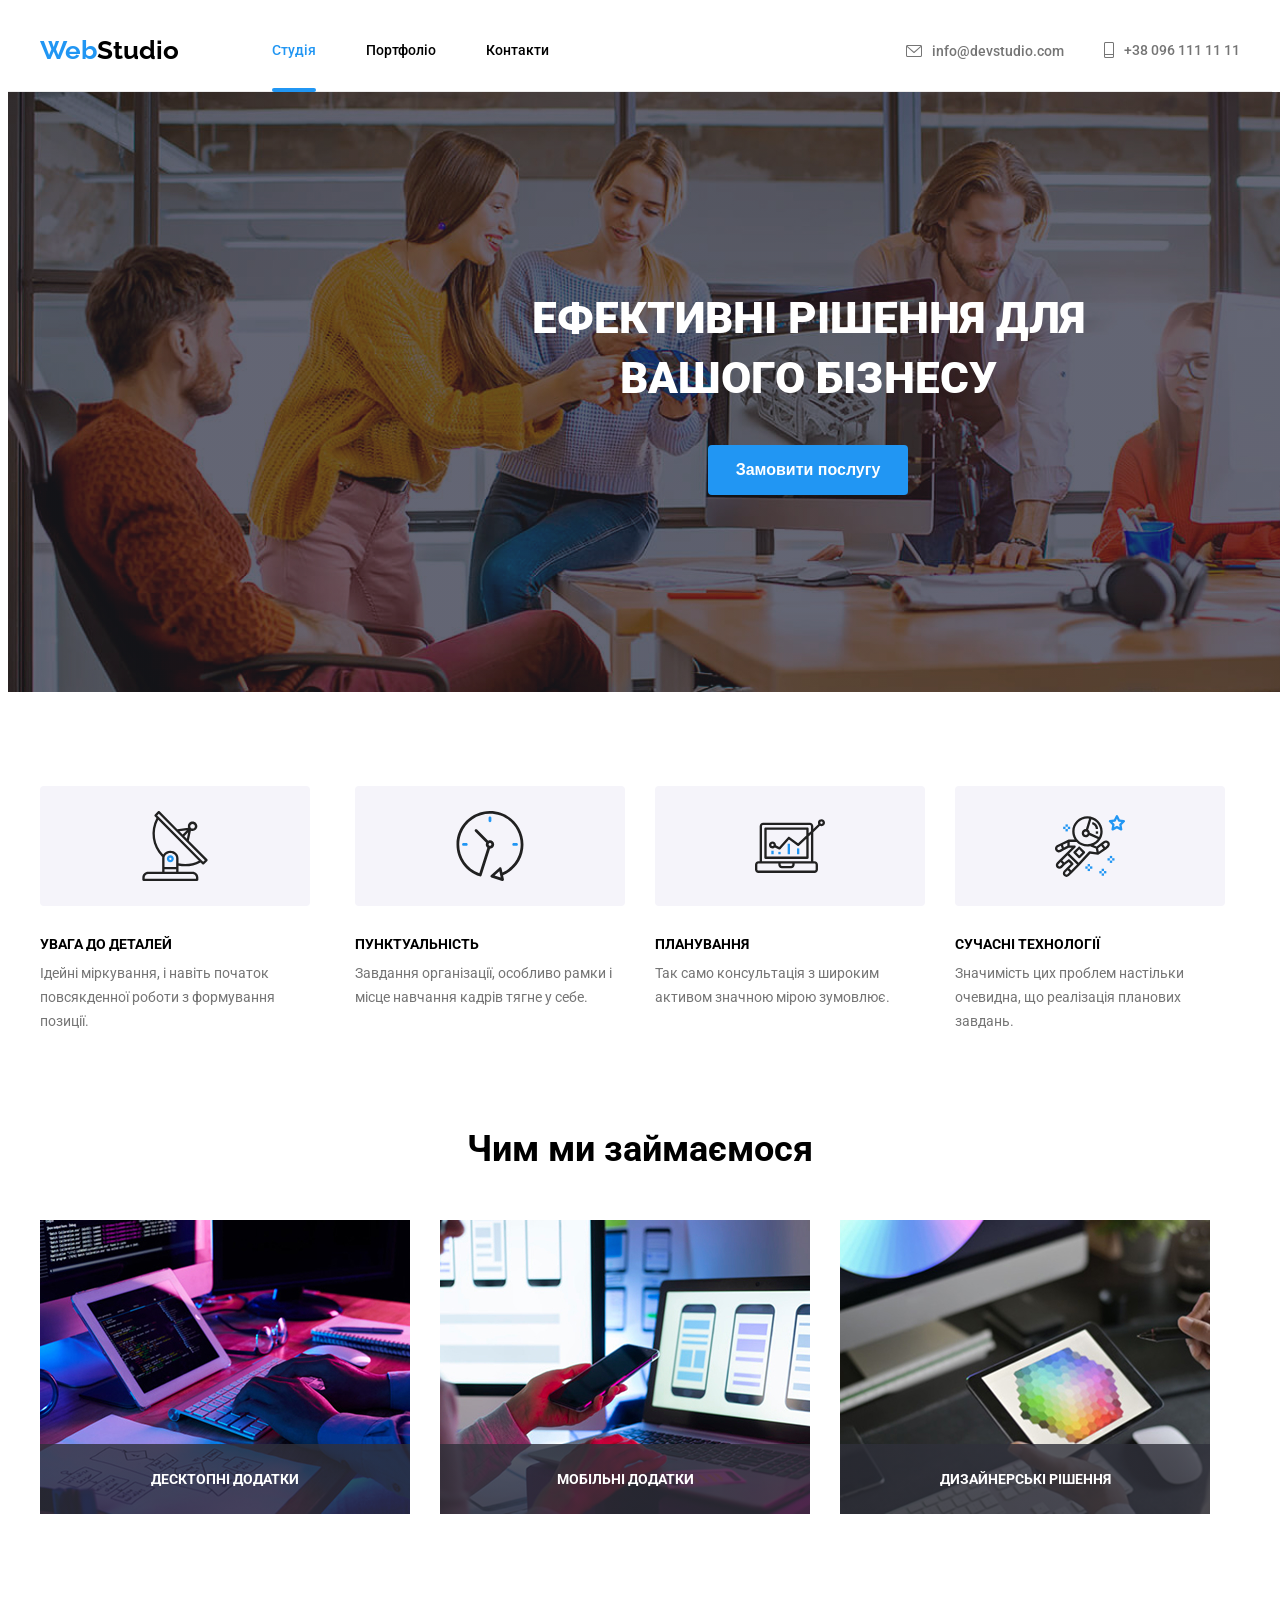
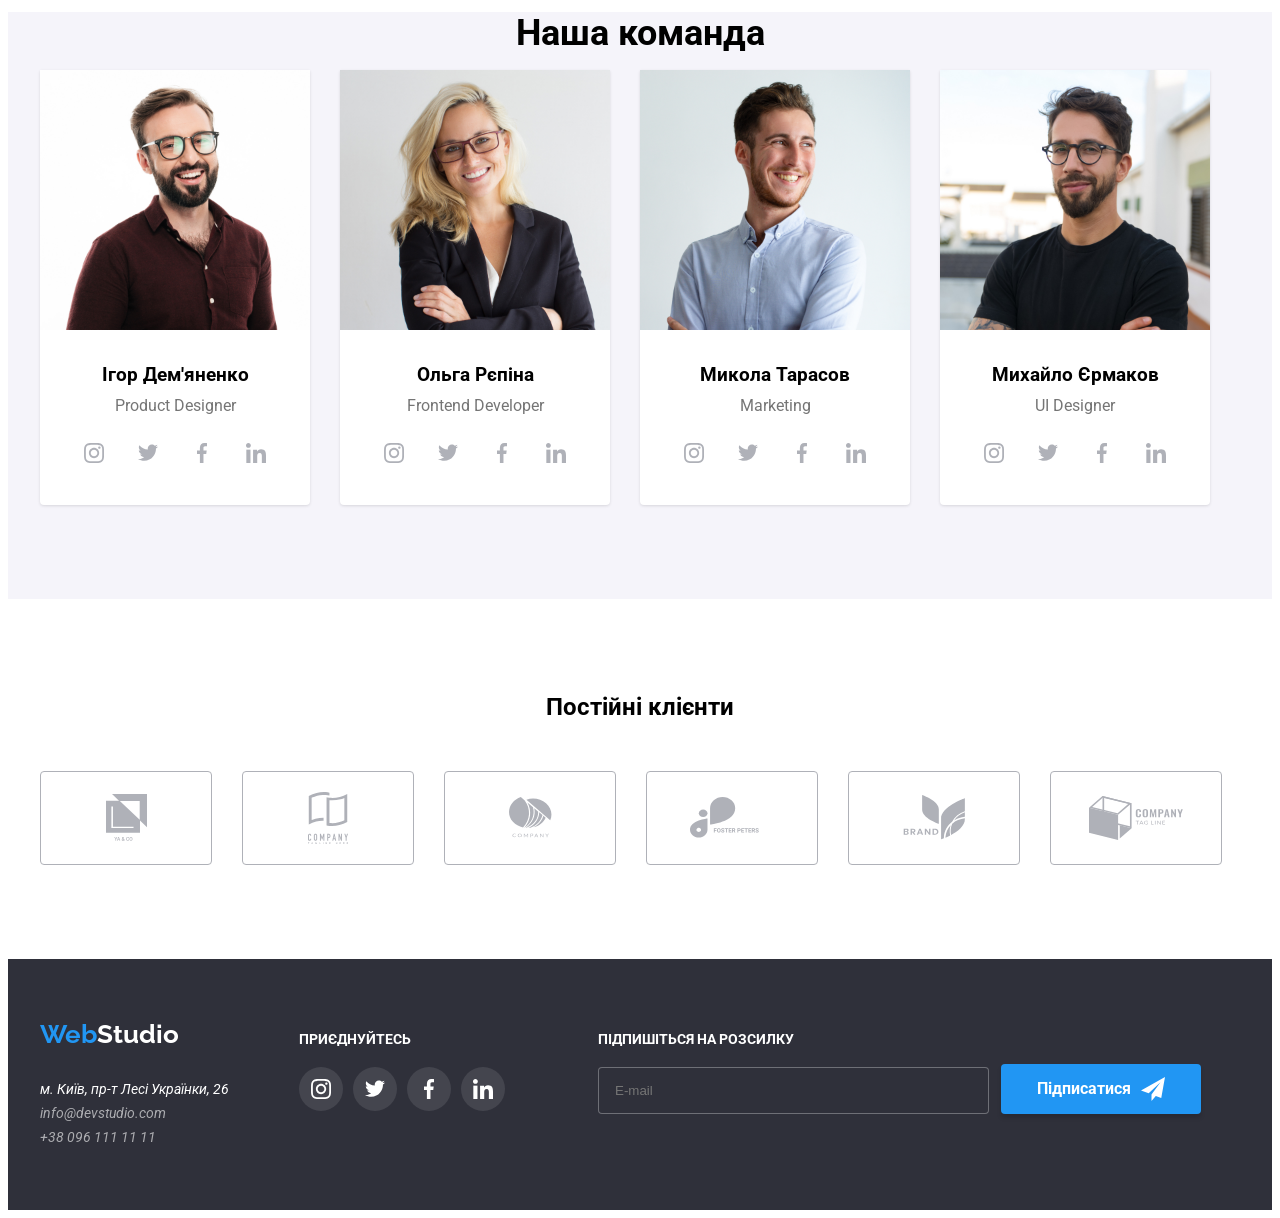
==== index.html @ 8aaccd31 "Finish HW" ====
<!doctype html>
<html lang="uk">

<head>
  <meta charset="UTF-8" />
  <meta name="viewport" content="width=device-width, initial-scale=1.0" />
  <title>Studio</title>

  <link rel="preconnect" href="https://fonts.googleapis.com" />
  <link rel="preconnect" href="https://fonts.gstatic.com" crossorigin />
  <link
    href="https://fonts.googleapis.com/css2?family=Raleway:ital,wght@0,700;1,700&family=Roboto:ital,wght@0,100..900;1,100..900&display=swap"
    rel="stylesheet" />
  <link rel="stylesheet" href="./css/styles.css" />
</head>

<body>
  <header>
    <div class="container">
      <nav class="main-nav">
        <a href="/" class="logo">Web<span class="dark">Studio</span></a>
        <ul class="site-nav">
          <li><a href="" class="link current">Студія</a></li>
          <li><a href="./portfolio.html" class="link">Портфоліо</a></li>
          <li><a href="" class="link">Контакти</a></li>
        </ul>
        <ul class="contact-nav">
          <li>
            <a href="mailto:info@devstudio.com" class="contact-link">
              <svg width="16" height="12" class="nav-mail">
                <use href="./images/icons.svg#mail"></use>
              </svg>info@devstudio.com</a>
          </li>
          <li>
            <a href="tel:+380961111111" class="contact-link"><svg width="10" height="16">
                <use href="./images/icons.svg#phone"></use>
              </svg>+38 096 111 11 11</a>
          </li>
        </ul>
      </nav>
    </div>
  </header>
  <main>
    <article class="hero">
      <div class="hero-title-button">
        <h1 class="hero-title">Ефективні рішення для вашого бізнесу</h1>
        <button type="button" class="hero-button" data-modal-open>Замовити послугу</button>
      </div>
    </article>
    <section class="advantages">
      <div class="container">
        <h2 class="advantages-title">Переваги компанії</h2>
        <ul class="advantages-list">
          <li>
            <div class="advantages-img">
              <svg width="70" height="70">
                <use href="./images/icons.svg#antenna"></use>
              </svg>
            </div>
            <h3>УВАГА ДО ДЕТАЛЕЙ</h3>
            <p>
              Ідейні міркування, і навіть початок повсякденної роботи з
              формування позиції.
            </p>
          </li>
          <li>
            <div class="advantages-img">
              <svg width="70" height="70">
                <use href="./images/icons.svg#clock"></use>
              </svg>
            </div>
            <h3>ПУНКТУАЛЬНІСТЬ</h3>
            <p>
              Завдання організації, особливо рамки і місце навчання кадрів
              тягне у себе.
            </p>
          </li>
          <li>
            <div class="advantages-img">
              <svg width="70" height="70">
                <use href="./images/icons.svg#laptop"></use>
              </svg>
            </div>
            <h3>ПЛАНУВАННЯ</h3>
            <p>
              Так само консультація з широким активом значною мірою зумовлює.
            </p>
          </li>
          <li>
            <div class="advantages-img">
              <svg width="70" height="70">
                <use href="./images/icons.svg#astronaut"></use>
              </svg>
            </div>
            <h3>СУЧАСНІ ТЕХНОЛОГІЇ</h3>
            <p>
              Значимість цих проблем настільки очевидна, що реалізація
              планових завдань.
            </p>
          </li>
        </ul>
      </div>
    </section>
    <section class="occupation">
      <div class="container">
        <h2 class="occupation-title">Чим ми займаємося</h2>
        <ul class="occupation-list">
          <li>
            <img src="./images/photo1.webp" alt="Написання коду" width="370" height="294" />
            <div class="occupation-overlay">
              <p>Десктопні додатки</p>
            </div>
          </li>
          <li>
            <img src="./images/photo2.webp" alt="Розробка технологій" width="370" height="294" />
            <div class="occupation-overlay">
              <p>Мобільні додатки</p>
            </div>
          </li>
          <li>
            <img src="./images/photo3.webp" alt="Розробка дизайну" width="370" height="294" />
            <div class="occupation-overlay">
              <p>Дизайнерські рішення</p>
            </div>
          </li>
        </ul>
      </div>
    </section>
    <section class="team">
      <div class="container">
        <h2 class="team-title">Наша команда</h2>
        <ul class="team-list">
          <li>
            <img src="./images/people1.webp" alt="Дизайнер продукта" width="270" height="260" />
            <h3>Ігор Дем'яненко</h3>
            <p>Product Designer</p>
            <ul class="icons-list">
              <li>
                <a href="https://www.instagram.com" class="problem-link"><svg width="20" height="20">
                    <use href="./images/icons.svg#instagram"></use>
                  </svg></a>
              </li>
              <li>
                <a href="https://x.com/home" class="normal-link"><svg width="20" height="20">
                    <use href="./images/icons.svg#twitter"></use>
                  </svg></a>
              </li>
              <li>
                <a href="https://www.facebook.com/" class="normal-link"><svg width="20" height="20">
                    <use href="./images/icons.svg#facebook"></use>
                  </svg></a>
              </li>
              <li>
                <a href="https://ua.linkedin.com/" class="problem-link"><svg width="20" height="20">
                    <use href="./images/icons.svg#linkedin"></use>
                  </svg></a>
              </li>
            </ul>
          </li>
          <li>
            <img src="./images/people2.webp" alt="Фронтенд розробник" width="270" height="260" />
            <h3>Ольга Рєпіна</h3>
            <p>Frontend Developer</p>
            <ul class="icons-list">
              <li>
                <a href="https://www.instagram.com" class="problem-link"><svg width="20" height="20">
                    <use href="./images/icons.svg#instagram"></use>
                  </svg></a>
              </li>
              <li>
                <a href="https://x.com/home" class="normal-link"><svg width="20" height="20">
                    <use href="./images/icons.svg#twitter"></use>
                  </svg></a>
              </li>
              <li>
                <a href="https://www.facebook.com/" class="normal-link"><svg width="20" height="20">
                    <use href="./images/icons.svg#facebook"></use>
                  </svg></a>
              </li>
              <li>
                <a href="https://ua.linkedin.com/" class="problem-link"><svg width="20" height="20">
                    <use href="./images/icons.svg#linkedin"></use>
                  </svg></a>
              </li>
            </ul>
          </li>
          <li>
            <img src="./images/people3.webp" alt="Відповідальний за маркетинг" width="270" height="260" />
            <h3>Микола Тарасов</h3>
            <p>Marketing</p>
            <ul class="icons-list">
              <li>
                <a href="https://www.instagram.com" class="problem-link"><svg width="20" height="20">
                    <use href="./images/icons.svg#instagram"></use>
                  </svg></a>
              </li>
              <li>
                <a href="https://x.com/home" class="normal-link"><svg width="20" height="20">
                    <use href="./images/icons.svg#twitter"></use>
                  </svg></a>
              </li>
              <li>
                <a href="https://www.facebook.com/" class="normal-link"><svg width="20" height="20">
                    <use href="./images/icons.svg#facebook"></use>
                  </svg></a>
              </li>
              <li>
                <a href="https://ua.linkedin.com/" class="problem-link"><svg width="20" height="20">
                    <use href="./images/icons.svg#linkedin"></use>
                  </svg></a>
              </li>
            </ul>
          </li>
          <li>
            <img src="./images/people4.webp" alt="Дизайнер інтерфейсу" width="270" height="260" />
            <h3>Михайло Єрмаков</h3>
            <p>UI Designer</p>
            <ul class="icons-list">
              <li>
                <a href="https://www.instagram.com" class="problem-link"><svg width="20" height="20">
                    <use href="./images/icons.svg#instagram"></use>
                  </svg></a>
              </li>
              <li>
                <a href="https://x.com/home" class="normal-link"><svg width="20" height="20">
                    <use href="./images/icons.svg#twitter"></use>
                  </svg></a>
              </li>
              <li>
                <a href="https://www.facebook.com/" class="normal-link"><svg width="20" height="20">
                    <use href="./images/icons.svg#facebook"></use>
                  </svg></a>
              </li>
              <li>
                <a href="https://ua.linkedin.com/" class="problem-link"><svg width="20" height="20">
                    <use href="./images/icons.svg#linkedin"></use>
                  </svg></a>
              </li>
            </ul>
          </li>
        </ul>
      </div>
    </section>
    <section class="clients">
      <div class="container">
        <h2 class="clients-title">Постійні клієнти</h2>
        <ul class="clients-list">
          <li><a href="">
              <div class="brands"><svg width="41" height="47">
                  <use href="../images/icons.svg#brand1"></use>
                </svg></div>
            </a></li>
          <li><a href="">
              <div class="brands"><svg width="40" height="52">
                  <use href="../images/icons.svg#brand2"></use>
                </svg></div>
            </a></li>
          <li><a href="">
              <div class="brands"><svg width="43" height="41">
                  <use href="../images/icons.svg#brand3"></use>
                </svg></div>
            </a></li>
          <li><a href="">
              <div class="brands"><svg width="85" height="41">
                  <use href="../images/icons.svg#brand4"></use>
                </svg></div>
            </a></li>
          <li><a href="">
              <div class="brands"><svg width="63" height="45">
                  <use href="../images/icons.svg#brand5"></use>
                </svg></div>
            </a></li>
          <li><a href="">
              <div class="brands"><svg width="94" height="44">
                  <use href="../images/icons.svg#brand6"></use>
                </svg></div>
            </a></li>
        </ul>
      </div>
    </section>
  </main>
  <footer>
    <div class="container background">
      <div class="logo-adress">
        <a href="/" class="logo">Web<span class="white">Studio</span></a>
        <address class="adress">


          <a class="adress-link" target="_blank"
            href="https://www.google.com/maps/place/%D0%B1%D1%83%D0%BB%D1%8C%D0%B2%D0%B0%D1%80+%D0%9B%D0%B5%D1%81%D1%96+%D0%A3%D0%BA%D1%80%D0%B0%D1%97%D0%BD%D0%BA%D0%B8,+26,+%D0%9A%D0%B8%D1%97%D0%B2,+01133/@50.4265251,30.5370279,676m/data=!3m2!1e3!4b1!4m10!1m2!2m1!1z0LwuINCa0LjRl9CyLCDQv9GALdGCINCb0LXRgdGWINCj0LrRgNCw0ZfQvdC60LgsIDI2!3m6!1s0x40d4cf0dffa0484f:0x32babb947195e09!8m2!3d50.4265217!4d30.5396028!15sCjPQvC4g0JrQuNGX0LIsINC_0YAt0YIg0JvQtdGB0ZYg0KPQutGA0LDRl9C90LrQuCwgMjaSAQpzdWJwcmVtaXNl4AEA!16s%2Fg%2F11qg5hynv9?entry=ttu&g_ep=EgoyMDI2MDkwMi4wIKXMDSoASAFQAw%3D%3D">м.
            Київ, пр-т Лесі Українки, 26 <br /></a>
          <a class="adress-link" href="mailto:info@devstudio.com">info@devstudio.com <br /></a>
          <a class="adress-link" href="tel:+380961111111">+38 096 111 11 11 <br /></a>
        </address>
      </div>
      <section class="footer-section">
        <h3 class="footer-title">Приєднуйтесь</h3>
        <ul class="footer-icons">
          <li>
            <a href="https://www.instagram.com" class="problem-link"><svg width="20" height="20">
                <use href="./images/icons.svg#instagram"></use>
              </svg></a>
          </li>
          <li>
            <a href="https://x.com/home" class="normal-link"><svg width="20" height="20">
                <use href="./images/icons.svg#twitter"></use>
              </svg></a>
          </li>
          <li>
            <a href="https://www.facebook.com/" class="normal-link"><svg width="20" height="20">
                <use href="./images/icons.svg#facebook"></use>
              </svg></a>
          </li>
          <li>
            <a href="https://ua.linkedin.com/" class="problem-link"><svg width="20" height="20">
                <use href="./images/icons.svg#linkedin"></use>
              </svg></a>
          </li>
        </ul>
      </section>
      <section class="call">
        <label class="call-title">
          Підпишіться на розсилку
          <input class="call-form" type="email" name="mail" placeholder="E-mail">
        </label>
        <div class="link-container">
          <a href="" class="footer-link">
            Підписатися <svg width="24" height="24" class="footer-icon">
              <use href="../images/icons.svg#send"></use>
            </svg></a>
        </div>
      </section>

    </div>
  </footer>

  <div class="backdrop is-hidden" data-modal>
    <div class="modal">
      <button type="button" class="close-btn" data-modal-close>&#10006;</button>



      <h3 class="modal-title">Залиште свої дані, ми вам передзвонимо</h3>
      <form action="" class="form">
        <label class="form-label">
          Ім'я
          <input type="text" name="name" class="form-input">
          <svg width="18" height="18" class="form-icon">
            <use href="../images/icons.svg#person"></use>
          </svg>
        </label>

        <label class="form-label">
          Телефон
          <input type="tel" name="tel" class="form-input">
          <svg width="18" height="18" class="form-icon">
            <use href="../images/icons.svg#call"></use>
          </svg>
        </label>

        <label class="form-label">
          <span>Пошта</span>
          <input type="email" name="mail" class="form-input">
          <svg width="18" height="18" class="form-icon">
            <use href="../images/icons.svg#post"></use>
          </svg>
        </label>
        <label class="form-label" class="form-input">
          Коментар
          <textarea name="comment" class="form-comment" placeholder="Введіть текст"></textarea>
        </label>

        <div class="accept-container">
          <label class="checkbox-label">
            <input type="checkbox" name="accept" class="checkbox">
            <svg width="16" height="15" class="checkbox-icon">
              <use href="../images/icons.svg#check"></use>
            </svg>
          </label>
          <p class="accept-text">Погоджуюся з розсилкою та приймаю <span><a href="">Умови договору</a></span></p>
        </div>

        <div class="link-button">
          <button type="submit" class="modal-link">Відправити</button>
        </div>
      </form>
    </div>
  </div>

  <script src="./js/modal.js"></script>

</body>

</html>
---- css/styles.css ----
:root {
  --primary-color: #ffffff;
  --secondary-color: #2f303a;
  --button-color: #2196f3;
  --primary-text-color: #212121;
  --secondary-text-color: #757575;
  --portfolio-card-color: #eeeeee;
}

body {
  background-color: var(--primary-color);
  font-family: "Roboto", sans-serif;
}

ul {
  list-style: none;
}

header {
  background-color: var(--primary-color);

  border-bottom: 1px solid #ececec;
}

.logo {
  font-family: "Raleway", sans-serif;
  font-weight: 700;
  text-decoration: none;
  color: var(--button-color);
  font-size: 26px;
  letter-spacing: 3%;
  margin-top: 25px;
  margin-bottom: 25px;
}

.white {
  color: #ffffff;
}

.dark {
  color: #000000;
}

.container {
  width: 1200px;
  margin-top: 0;
  margin-bottom: 0;
  margin-right: auto;
  margin-left: auto;
}

.main-nav {
  display: flex;
  align-items: center;
}

.site-nav {
  display: flex;
  margin-top: 32px;
  margin-bottom: 32px;
  padding: 0;
  margin-left: 93px;
}

.site-nav li {
  margin-right: 50px;
}

.site-nav li:last-child {
  margin-right: 0;
}

.site-nav .link {
  position: relative;
  color: var(--text-color);
  font-weight: 500;
  font-size: 14px;
  letter-spacing: 2%;
  padding-bottom: 32px;
  padding-top: 32px;
  text-decoration: none;
}

.link.current {
  color: var(--button-color);
}

.link.current::after {
  content: "";
  position: absolute;
  width: 100%;
  height: 4px;
  background-color: var(--button-color);
  left: 0;
  bottom: -2px;
  border-radius: 2px;
}

.contact-nav {
  display: flex;
  margin-top: 32px;
  margin-bottom: 32px;
  padding: 0;
  /* margin-left: 354px; */
  margin-left: auto;
}

.contact-nav li {
  margin-right: 40px;
  height: 16px;
}

.contact-nav li:last-child {
  margin-right: 0;
}

.contact-nav .contact-link {
  color: var(--secondary-text-color);
  font-weight: 500;
  font-size: 14px;
  letter-spacing: 2%;
  gap: 10px;
  display: inline-flex;
  align-items: center;
  height: 16px;
  text-decoration: none;
}

.main-nav a {
  transition: color 250ms cubic-bezier(0.4, 0, 0.2, 1);
}

.main-nav a:hover,
.main-nav a:focus {
  color: var(--button-color);
}

.hero {
  background-image:
    linear-gradient(#2F303A66, #2F303A66), url(../images/heroimg.jpg);
  background-repeat: no-repeat;
  background-position: center;
  margin-top: 0;
  margin-bottom: 0;
  margin-right: auto;
  margin-left: auto;
  width: 1600px;
  display: flex;
  align-items: center;
  justify-content: center;
  height: 600px;
  /* background-color: var(--secondary-color); */
  background-color: #fff;
}

.hero-title-button {
  text-align: center;
}

.hero-title {
  text-transform: uppercase;
  width: 696px;
  margin-top: 0;
  margin-bottom: 30;
  color: var(--primary-color);
  font-weight: 900;
  text-align: center;
  font-size: 44px;
  line-height: 1.36;
  letter-spacing: 6%;
}

.hero-button {
  width: 200px;
  height: 50px;
  margin: auto;
  display: flex;
  background-color: var(--button-color);
  color: var(--primary-color);
  font-weight: 700;
  font-size: 16px;
  line-height: 1.87;
  letter-spacing: 6%;
  text-align: center;
  cursor: pointer;
  align-items: center;
  justify-content: center;
  border-radius: 4px;
  border: 0;
}

.advantages {
  margin-top: 94px;
  background-color: var(--primary-color);
}

.advantages-title {
  position: absolute;
  width: 1px;
  height: 1px;
  margin: -1px;
  border: 0;
  padding: 0;
  clip: rect(0 0 0 0);
  overflow: hidden;
}

.advantages-img {
  display: flex;
  justify-content: center;
  align-items: center;
  width: 270px;
  height: 120px;
  background-color: #f5f4fa;
  margin-bottom: 30px;
  border-radius: 4px;
}

.advantages-list {
  padding-left: 0;
  display: flex;
}

.advantages-list li {
  margin-right: 30px;
}

.advantages-list li:last-child {
  margin-right: 0;
}

.advantages-list h3 {
  color: var(--text-color);
  font-weight: 700;
  font-size: 14px;
  letter-spacing: 3%;
  margin-top: 0;
  margin-bottom: 10px;
}

.advantages-list p {
  color: var(--secondary-text-color);
  font-weight: 400;
  font-size: 14px;
  line-height: 1.71;
  letter-spacing: 3%;
  margin-top: 0;
  margin-bottom: 0;
}

.occupation {
  margin-top: 94px;
  background-color: var(--primary-color);
}

.occupation-list {
  padding-left: 0;
}

.occupation-list li {
  position: relative;
  margin-right: 30px;
}

.occupation-list li:last-child {
  margin-right: 0;
}

.occupation ul {
  display: flex;
}

.occupation-overlay {
  position: absolute;
  width: 100%;
  height: 70px;
  background-image: linear-gradient(#2F303ACC, #2F303ACC);
  bottom: 4px;
}

.occupation-overlay P {
  display: flex;
  height: 100%;
  justify-content: center;
  align-items: center;
  margin-top: 0;
  margin-bottom: 0;
  font-weight: 700;
  font-size: 14px;
  letter-spacing: 3%;
  text-align: center;
  text-transform: uppercase;
  color: var(--primary-color);
}

.occupation-title {
  margin-top: 0;
  margin-bottom: 50px;
  font-weight: 700;
  font-size: 36px;
  letter-spacing: 3%;
  text-align: center;
}

.team-title {
  margin-top: 0;
  margin-bottom: 0;
  font-weight: 700;
  font-size: 36px;
  letter-spacing: 3%;
  text-align: center;
}

.team {
  margin-top: 94px;
  background-color: #f5f4fa;
}

.team-list {
  padding-left: 0;
  display: flex;
  margin-bottom: 0;
  padding-bottom: 94px;
}

.icons-list {
  display: flex;
  padding: 0;
}

.icons-list li {
  width: 44px;
  height: 44px;
  margin-right: 10px;
  margin-bottom: 30px;
  fill: #AFB1B8;
}

.icons-list svg {
  padding: 12px;
}

.icons-list .problem-link {
  transition: fill 250ms cubic-bezier(0.4, 0, 0.2, 1), background-color 250ms cubic-bezier(0.4, 0, 0.2, 1);
  display: flex;
  fill: #AFB1B8;
  border-radius: 100%;
}

.icons-list .problem-link:hover,
.icons-list .problem-link:focus {
  fill: var(--primary-color);
  background-color: var(--button-color);
}

.icons-list .normal-link {
  transition: color 250ms cubic-bezier(0.4, 0, 0.2, 1), background-color 250ms cubic-bezier(0.4, 0, 0.2, 1);
  display: flex;
  color: #AFB1B8;
  border-radius: 100%;
}

.icons-list .normal-link:hover,
.icons-list .normal-link:focus {
  color: var(--primary-color);
  background-color: var(--button-color);
}

.icons-list li:last-child {
  margin-right: 32px;
}

.icons-list li:first-child {
  margin-left: 32px;
}

.team-list h3 {
  text-align: center;
  margin-top: 30px;
  margin-bottom: 10px;
}

.team-list>li {
  margin-right: 30px;
  background-color: var(--primary-color);
  border-bottom-left-radius: 4px;
  border-bottom-right-radius: 4px;
  box-shadow: 0px 2px 1px 0px #00000033;
  box-shadow: 0px 1px 1px 0px #00000024;
  box-shadow: 0px 1px 3px 0px #0000001F;
}

.team-list>li:last-child {
  margin-right: 0;
}

.team-list p {
  text-align: center;
  margin-top: 0;
  margin-bottom: 16px;
}

.team p {
  color: var(--secondary-text-color);
  font-weight: 400;
  font-size: 16px;
  letter-spacing: 3%;
}

footer {
  display: flex;
  background-color: var(--secondary-color);
  margin-top: 94px;
  height: 251px;
}

.adress-link {
  font-weight: 400;
  font-size: 14px;
  line-height: 24px;
  letter-spacing: 3%;
}

.filter-button {
  transition: color 250ms cubic-bezier(0.4, 0, 0.2, 1), background-color 250ms cubic-bezier(0.4, 0, 0.2, 1), box-shadow 250ms cubic-bezier(0.4, 0, 0.2, 1);
  margin-right: 8px;
  background-color: #f5f4fa;
  color: var(--primary-text-color);
  cursor: pointer;
  border-radius: 4px;
  border: 0px;
  padding-top: 6px;
  padding-bottom: 6px;
  padding-left: 22px;
  padding-right: 22px;
}

.filter-button:last-child {
  margin-right: 0;
}

.adress {
  margin-top: 28px;
}

.adress a {
  color: #ffffff99;
  text-decoration: none;
}

.adress a:first-child {
  color: var(--primary-color);
}

.filter-list .filter-button:hover,
.filter-list .filter-button:focus {
  background-color: var(--button-color);
  color: var(--primary-color);
  box-shadow: 0px 2px 2px 0px #0000001F;
  box-shadow: 0px 1px 2px 0px #00000014;
  box-shadow: 0px 3px 1px 0px #0000001A;

}

.our-work {
  margin-bottom: 0;
  margin-top: 50px;
  display: flex;
  padding-left: 0;
  flex-wrap: wrap;
}

.our-work li {
  display: flex;
  margin-right: 30px;
  margin-bottom: 30px;
  width: 370px;
  height: 404px;
}

.border {
  padding-left: 24px;
  padding-bottom: 20px;
  border: 1px solid #eeeeee;
  border-top: 0;
}

.thumb {
  position: relative;
  overflow: hidden;
}

.thumb img {
  display: block;
  width: 100%;
  height: auto;
}

.work-overlay {
  position: absolute;
  top: 0;
  left: 0;
  width: 100%;
  height: 100%;
  background-color: #2196F3E5;
  transform: translateY(100%);
  transition: transform 250ms cubic-bezier(0.4, 0, 0.2, 1);
}

.work-overlay p {
  padding-top: 63px;
  padding-bottom: 63px;
  padding-left: 24px;
  padding-right: 24px;
  color: var(--primary-color);
  font-size: 18px;
  line-height: 1.56;
  letter-spacing: 3%;
}


.work-link:hover,
.work-link:focus {
  box-shadow: 1px 4px 6px 0px rgba(0, 0, 0, 0.16),
    0px 4px 4px 0px rgba(0, 0, 0, 0.06),
    0px 1px 1px 0px rgba(0, 0, 0, 0.12);
}

.work-link:hover .work-overlay,
.work-link:focus .work-overlay {
  transform: translateY(0);
}

.our-work li:nth-child(3n) {
  margin-right: 0;
}

.our-work li:nth-last-child(-n + 3) {
  margin-bottom: 0;
}

.our-work img {
  display: block;
}



.border p {
  margin: 0;
  font-weight: 400;
  font-size: 16px;
  line-height: 1.87;
  letter-spacing: 3%;
  margin-top: 4px;
  color: var(--secondary-text-color);
}

.border h2 {
  padding-top: 20px;
  margin-top: 0;
  margin-bottom: 0;
  font-size: 18px;
  line-height: 2;
  letter-spacing: 6%;
  color: var(--primary-text-color);
}

.filter-title {
  position: absolute;
  width: 1px;
  height: 1px;
  margin: -1px;
  border: 0;
  padding: 0;
  clip: rect(0 0 0 0);
  overflow: hidden;
}

.filter-list {
  display: flex;
  justify-content: center;
  margin-top: 94px;
}



.clients-title {
  display: flex;
  margin-top: 94px;
  margin-bottom: 50px;
  justify-content: center;
  align-items: center;
}

.clients-list {
  display: flex;
  padding: 0;
}

.clients-list li {
  display: flex;
  /* width: 170px;
  height: 92px; */
  /* border: 1px solid #AFB1B8; */
  /* border-radius: 4px; */
  margin-right: 30px;
}

.clients-list li:last-child {
  margin-right: 0;
}

.clients-list a {
  color: #AFB1B8;
  width: 170px;
  height: 92px;
  border: 1px solid #AFB1B8;
  border-radius: 4px;
  transition: color 250ms cubic-bezier(0.4, 0, 0.2, 1), border 250ms cubic-bezier(0.4, 0, 0.2, 1);
}

.clients-list a:hover,
.clients-list a:focus {
  border: 1px solid var(--button-color);
  color: var(--button-color);
}

.brands {
  display: flex;
  justify-content: center;
  align-items: center;
  width: 100%;
  height: 100%;
}

.footer-title {
  display: flex;
  font-size: 14px;
  letter-spacing: 3%;
  text-transform: uppercase;
  margin-top: 0;
  margin-bottom: 20px;
  text-transform: uppercase;
  color: var(--primary-color);
}

.footer-icons {
  display: flex;
  padding: 0;
  margin-top: 0;
  margin-bottom: 0;
}

.footer-icons li {
  width: 44px;
  height: 44px;
  margin-right: 10px;
  margin-bottom: 30px;
  fill: #AFB1B8;
}

.footer-icons svg {
  padding: 12px;
}

.footer-icons .problem-link {
  transition: background-color 250ms cubic-bezier(0.4, 0, 0.2, 1);
  display: flex;
  background-color: #FFFFFF1A;
  border-radius: 100%;
  fill: var(--primary-color);
}

.footer-icons .normal-link {
  transition: background-color 250ms cubic-bezier(0.4, 0, 0.2, 1);
  display: flex;
  background-color: #FFFFFF1A;
  border-radius: 100%;
  color: var(--primary-color);
}


.footer-icons .normal-link:hover,
.footer-icons .normal-link:focus {
  color: var(--primary-color);
  background-color: var(--button-color);
}

.footer-icons .problem-link:hover,
.footer-icons .problem-link:focus {
  fill: var(--primary-color);
  background-color: var(--button-color);
}

.footer-icons li:last-child {
  margin-right: 0;
}


.background {
  display: flex;
  align-items: center;
}

.logo-adress {
  margin-right: 70px;
}


.footer-section {
  align-items: center;
  margin-top: 72px;
  margin-bottom: auto;
}

.backdrop {
  position: fixed;
  top: 0;
  left: 0;
  width: 100%;
  height: 100%;
  background-color: #00000033;
  z-index: 999;
  opacity: 1;
  visibility: visible;
  transition: opacity 250ms cubic-bezier(0.4, 0, 0.2, 1),
    visibility 250ms cubic-bezier(0.4, 0, 0.2, 1);
}

.backdrop.is-hidden {
  opacity: 0;
  pointer-events: none;
  visibility: hidden;
}

.modal {
  position: absolute;
  top: 50%;
  left: 50%;
  transform: translate(-50%, -50%) scale(1);
  width: 528px;
  height: 581px;
  /* padding: 40px; */
  background-color: #ffffff;
  border-radius: 4px;
  box-shadow: 0px 1px 3px #00000033,
    0px 1px 1px #00000024,
    0px 2px 1px #0000001F;
  transition: transform 250ms cubic-bezier(0.4, 0, 0.2, 1);
}

.backdrop.is-hidden .modal {
  transform: translate(-50%, -50%) scale(0.9);
}

.close-btn {
  position: absolute;
  top: 8px;
  right: 8px;
  width: 30px;
  height: 30px;
  display: flex;
  align-items: center;
  justify-content: center;
  background-color: #ffffff;
  border-radius: 50%;
  border: 1px solid #0000001A;
  cursor: pointer;
  transition: color 250ms cubic-bezier(0.4, 0, 0.2, 1);
}

.close-btn:hover,
.close-btn:focus {
  color: var(--button-color)
}

.call {

  margin-top: 72px;
  margin-bottom: auto;
  margin-left: 93px;
  display: flex;
}

.call-title {
  font-weight: 700;
  font-size: 14px;
  letter-spacing: 3%;
  text-transform: uppercase;
  margin-top: 0;
  text-transform: uppercase;
  color: var(--primary-color);
}

.call-form {
  display: flex;
  margin-top: 20px;
  margin-right: 12px;
  width: 358px;
  /* height: 50px; */
  padding-left: 16px;
  padding-top: 15px;
  padding-bottom: 15px;
  padding-right: 15px;
  border: 1px solid #FFFFFF4D;
  border-radius: 4px;
  background-color: #2F303A;
  border-color: #FFFFFF4D;
  color: #fff;
}

.link-container {
  display: flex;
  width: 200px;
  height: 50px;
  background-color: var(--button-color);
  margin-top: auto;
  border-radius: 4px;
  box-shadow: 0px 4px 4px 0px #00000026;
}

.footer-link {
  width: 100%;
  height: 100%;
  display: flex;
  align-items: center;
  justify-content: center;
  font-weight: 700;
  font-size: 16px;
  line-height: 1.87;
  letter-spacing: 6%;
  color: var(--primary-color);
  text-decoration: none;
}

.footer-icon {
  padding-left: 10px;
}

.modal-title {
  margin-top: 40px;
  margin-bottom: 12px;
  font-size: 20px;
  letter-spacing: 3%;
  text-align: center;
}

.form-comment {
  resize: none;
  width: 448px;
  height: 120px;
  border: 1px solid #21212133;
  border-radius: 4px;
  margin-top: 4px;
  padding: 0;
}

.form-comment::placeholder {
  color: #75757580;
  font-size: 12px;
  letter-spacing: 1%;
  padding-top: 12px;
  padding-left: 16px;
}

.form-comment:hover,
.form-comment:focus {
  outline: none;
  border-color: var(--button-color);
}

.form-label {
  position: relative;
  margin-top: 10px;
  display: inline-flex;
  flex-direction: column;
  font-size: 12px;
  letter-spacing: 1%;
  color: #757575;
}

.form-input {
  border: 1px solid #21212133;
  border-radius: 4px;
  width: 404px;
  height: 40px;
  margin-top: 4px;
  padding: 0;
  padding-left: 42px;
}

.form-input:hover,
.form-input:focus {
  outline: none;
  border-color: var(--button-color);
}

.form-icon {
  color: var(--primary-text-color);
  position: absolute;
  top: 50%;
  left: 12px;
}

.form-input:hover+.form-icon,
.form-input:focus+.form-icon {
  color: var(--button-color);
}

.modal-link {
  display: flex;
  cursor: pointer;
  border: none;
  width: 200px;
  height: 50px;
  padding: 0;
  background-color: var(--button-color);
  margin-top: auto;
  border-radius: 4px;
  box-shadow: 0px 4px 4px 0px #00000026;
  align-items: center;
  justify-content: center;
  font-weight: 700;
  font-size: 16px;
  line-height: 1.87;
  letter-spacing: 6%;
  color: var(--primary-color);
  text-align: center;
  margin-bottom: 40px;
}

.link-button {
  display: flex;
  align-items: center;
  justify-content: center;
}

.accept-container {
  margin-top: 20px;
  display: flex;
  /* flex-direction: row; */
  margin-bottom: 30px;
  justify-content: center;
}

.accept-text {
  margin-left: 8px;
  font-size: 14px;
  line-height: 1.71;
  letter-spacing: 3%;
  margin-top: auto;
  margin-bottom: 0;
  margin-right: 0;
  color: var(--secondary-text-color);

}

.accept-text a {
  color: var(--button-color);
  font-size: 14px;
  line-height: 1.71;
  letter-spacing: 3%;
}

.form {
  width: 448px;
  margin: 0 auto;
}

.checkbox {
  appearance: none;
}

.checkbox::after {
  display: flex;
  justify-content: center;
  align-items: center;
  content: "";
  display: flex;
  width: 16px;
  height: 15px;
  border: 2px solid var(--primary-text-color);
  border-radius: 2px;
  justify-content: center;
  align-items: center;
}

.checkbox:checked::after {
  background-color: var(--button-color);
  border: 2px solid transparent;
}

.checkbox:checked+.checkbox-icon {
  opacity: 1;
}

.checkbox-label {
  /* width: 16px;
  height: 15px; */
  position: relative;
}

.checkbox-icon {
  display: flex;
  justify-content: center;
  align-items: center;
  background-origin: border-box;
  opacity: 0;
  color: var(--primary-color);
  position: absolute;
  transform: translate(-50%, -50%);
  top: 50%;
  left: 50%;
}
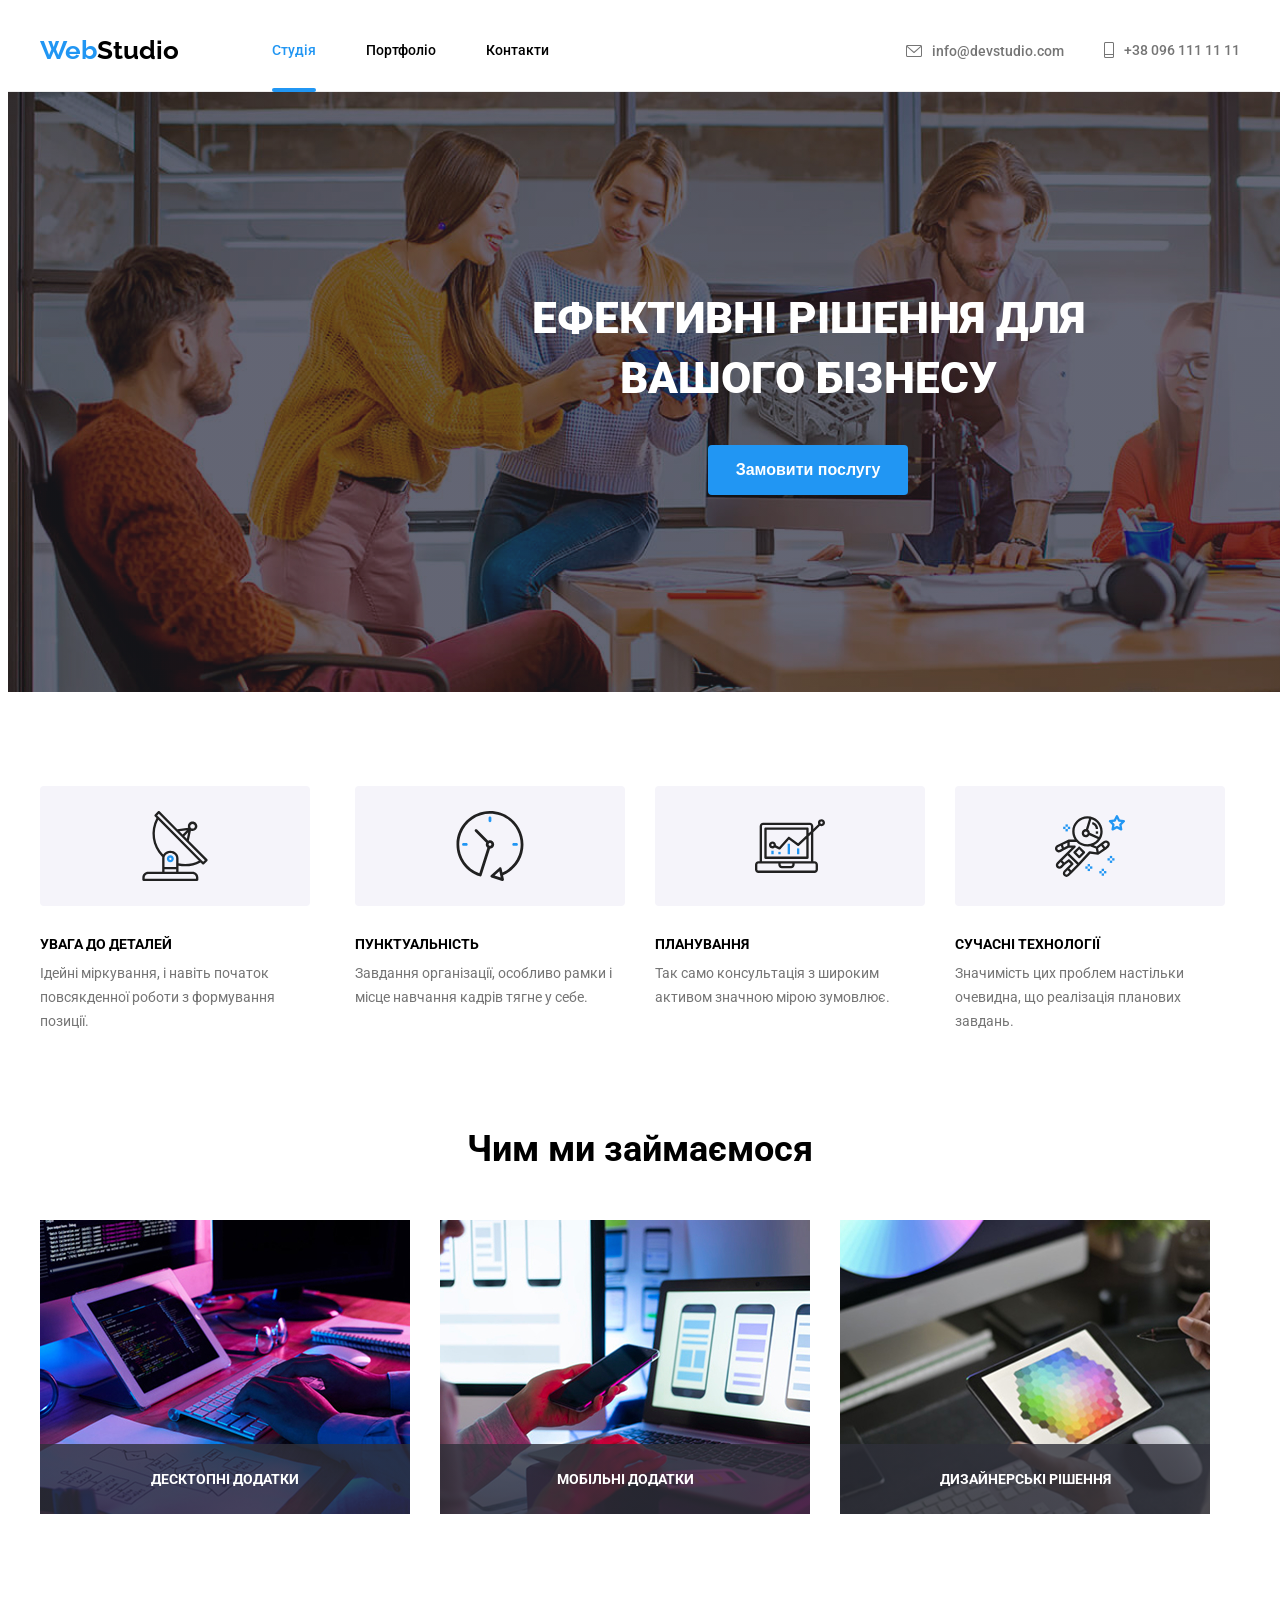
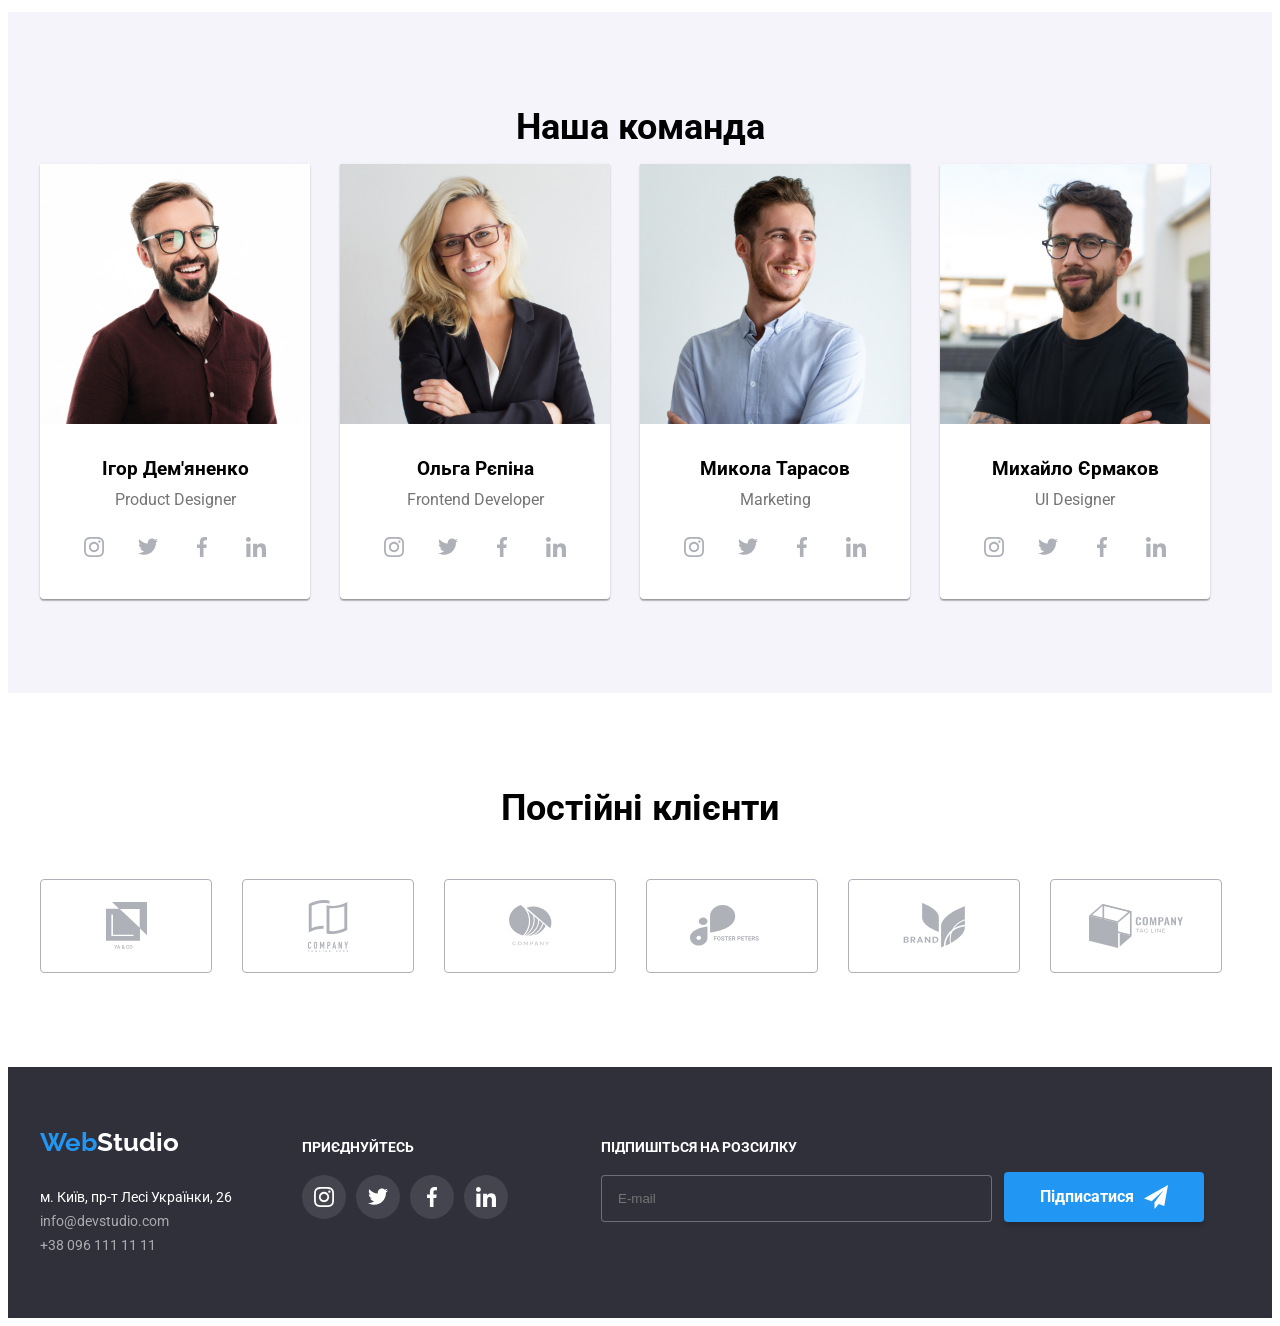
==== commit dd43fea1: "Update HW" ====
--- a/index.html
+++ b/index.html
@@ -20,7 +20,7 @@
       <nav class="main-nav">
         <a href="/" class="logo">Web<span class="dark">Studio</span></a>
         <ul class="site-nav">
-          <li><a href="" class="link current">Студія</a></li>
+          <li><a href="./index.html" class="link current">Студія</a></li>
           <li><a href="./portfolio.html" class="link">Портфоліо</a></li>
           <li><a href="" class="link">Контакти</a></li>
         </ul>
@@ -338,13 +338,11 @@
     <div class="modal">
       <button type="button" class="close-btn" data-modal-close>&#10006;</button>
 
-
-
       <h3 class="modal-title">Залиште свої дані, ми вам передзвонимо</h3>
       <form action="" class="form">
         <label class="form-label">
           Ім'я
-          <input type="text" name="name" class="form-input">
+          <input type="text" name="name" class="form-input" placeholder=" ">
           <svg width="18" height="18" class="form-icon">
             <use href="../images/icons.svg#person"></use>
           </svg>
@@ -352,7 +350,7 @@
 
         <label class="form-label">
           Телефон
-          <input type="tel" name="tel" class="form-input">
+          <input type="tel" name="tel" class="form-input" placeholder=" ">
           <svg width="18" height="18" class="form-icon">
             <use href="../images/icons.svg#call"></use>
           </svg>
@@ -360,7 +358,7 @@
 
         <label class="form-label">
           <span>Пошта</span>
-          <input type="email" name="mail" class="form-input">
+          <input type="email" name="mail" class="form-input" placeholder=" ">
           <svg width="18" height="18" class="form-icon">
             <use href="../images/icons.svg#post"></use>
           </svg>
@@ -386,9 +384,6 @@
       </form>
     </div>
   </div>
-
   <script src="./js/modal.js"></script>
-
 </body>
-
 </html>
--- a/css/styles.css
+++ b/css/styles.css
@@ -303,6 +303,7 @@
 }
 
 .team-title {
+  padding-top: 94px;
   margin-top: 0;
   margin-bottom: 0;
   font-weight: 700;
@@ -385,9 +386,9 @@
   background-color: var(--primary-color);
   border-bottom-left-radius: 4px;
   border-bottom-right-radius: 4px;
-  box-shadow: 0px 2px 1px 0px #00000033;
-  box-shadow: 0px 1px 1px 0px #00000024;
-  box-shadow: 0px 1px 3px 0px #0000001F;
+  box-shadow: 0px 2px 1px 0px #00000033,
+    0px 1px 1px 0px #00000024,
+    0px 1px 3px 0px #0000001F;
 }
 
 .team-list>li:last-child {
@@ -419,6 +420,7 @@
   font-size: 14px;
   line-height: 24px;
   letter-spacing: 3%;
+  font-style: normal;
 }
 
 .filter-button {
@@ -456,9 +458,9 @@
 .filter-list .filter-button:focus {
   background-color: var(--button-color);
   color: var(--primary-color);
-  box-shadow: 0px 2px 2px 0px #0000001F;
-  box-shadow: 0px 1px 2px 0px #00000014;
-  box-shadow: 0px 3px 1px 0px #0000001A;
+  box-shadow: 0px 2px 2px 0px #0000001F,
+    0px 1px 2px 0px #00000014,
+    0px 3px 1px 0px #0000001A;
 
 }
 
@@ -518,6 +520,9 @@
   letter-spacing: 3%;
 }
 
+.work-link {
+  text-decoration: none;
+}
 
 .work-link:hover,
 .work-link:focus {
@@ -590,6 +595,10 @@
   margin-bottom: 50px;
   justify-content: center;
   align-items: center;
+  font-size: 36px;
+  letter-spacing: 3%;
+  text-align: center;
+
 }
 
 .clients-list {
@@ -847,25 +856,33 @@
 
 .form-comment {
   resize: none;
-  width: 448px;
+  width: 430px;
   height: 120px;
   border: 1px solid #21212133;
   border-radius: 4px;
   margin-top: 4px;
-  padding: 0;
+  transition: border-color 250ms cubic-bezier(0.4, 0, 0.2, 1);
+  padding-left: 16px;
+  padding-top: 12px;
+  padding-bottom: 0;
+  padding-right: 0;
 }
 
 .form-comment::placeholder {
   color: #75757580;
   font-size: 12px;
   letter-spacing: 1%;
-  padding-top: 12px;
-  padding-left: 16px;
+  /* padding-top: 12px;
+  padding-left: 16px; */
 }
 
 .form-comment:hover,
 .form-comment:focus {
   outline: none;
+  border-color: var(--button-color);
+}
+
+.form-comment:not(:placeholder-shown) {
   border-color: var(--button-color);
 }
 
@@ -887,6 +904,13 @@
   margin-top: 4px;
   padding: 0;
   padding-left: 42px;
+  transition: border-color 250ms cubic-bezier(0.4, 0, 0.2, 1);
+}
+
+.form-input:hover+.form-icon,
+.form-input:focus+.form-icon,
+.form-input:not(:placeholder-shown)+.form-icon {
+  color: var(--button-color);
 }
 
 .form-input:hover,
@@ -900,11 +924,7 @@
   position: absolute;
   top: 50%;
   left: 12px;
-}
-
-.form-input:hover+.form-icon,
-.form-input:focus+.form-icon {
-  color: var(--button-color);
+  transition: color 250ms cubic-bezier(0.4, 0, 0.2, 1);
 }
 
 .modal-link {
@@ -983,6 +1003,7 @@
   border-radius: 2px;
   justify-content: center;
   align-items: center;
+  transition: background-color 250ms cubic-bezier(0.4, 0, 0.2, 1), border 1500ms cubic-bezier(0.4, 0, 0.2, 1);
 }
 
 .checkbox:checked::after {
@@ -998,6 +1019,7 @@
   /* width: 16px;
   height: 15px; */
   position: relative;
+  cursor: pointer;
 }
 
 .checkbox-icon {
